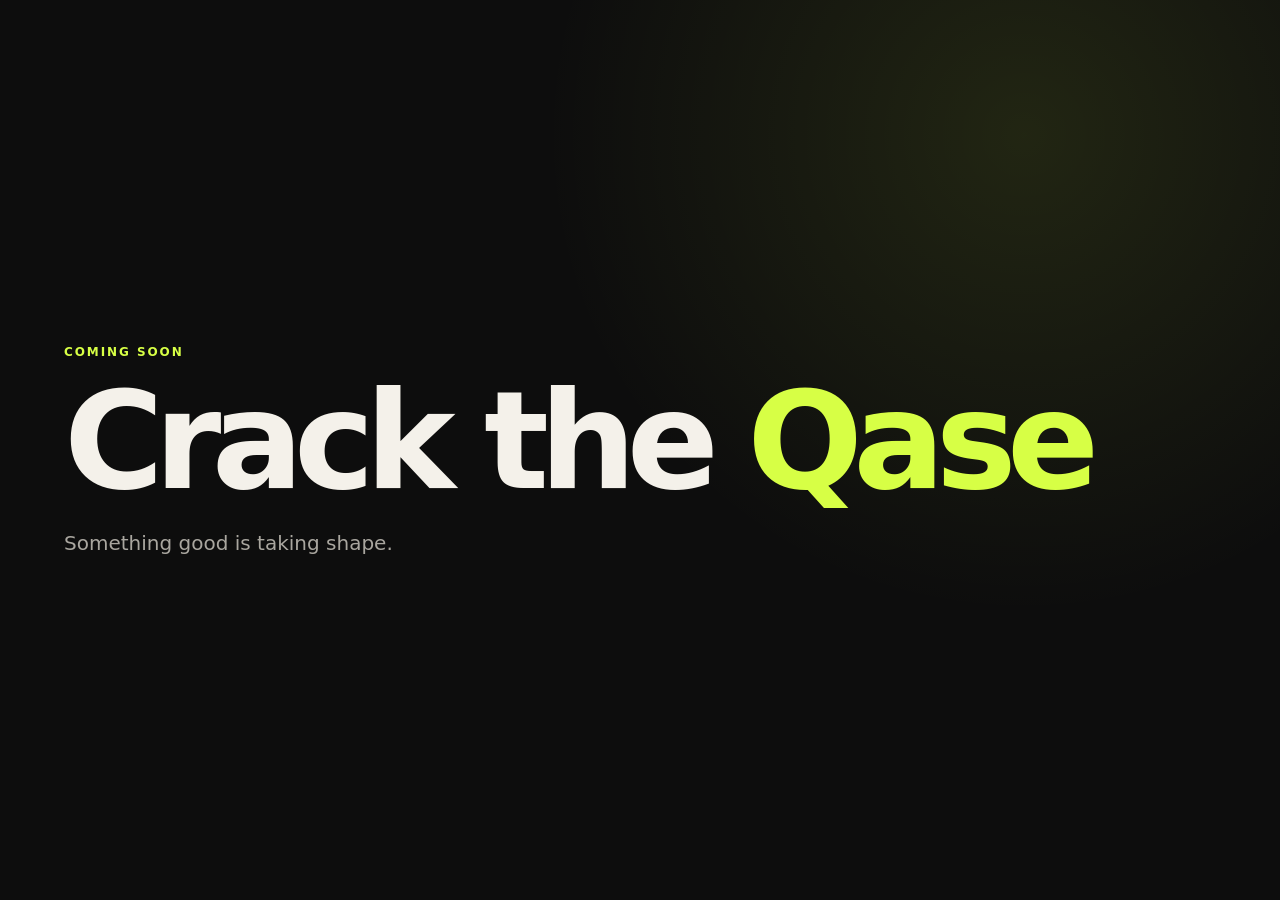
==== index.html @ d8bad69f "Set up static GitHub Pages site" ====
<!doctype html>
<html lang="en">
  <head>
    <meta charset="utf-8">
    <meta name="viewport" content="width=device-width, initial-scale=1">
    <meta name="description" content="Crack the Qase — coming soon.">
    <meta name="theme-color" content="#0d0d0d">

    <meta property="og:type" content="website">
    <meta property="og:title" content="Crack the Qase">
    <meta property="og:description" content="Something good is taking shape.">
    <meta property="og:url" content="https://crack-the-qase.io/">

    <link rel="canonical" href="https://crack-the-qase.io/">
    <link rel="stylesheet" href="/styles.css">

    <title>Crack the Qase</title>
  </head>
  <body>
    <main class="shell">
      <p class="eyebrow">Coming soon</p>
      <h1>Crack the <span>Qase</span></h1>
      <p class="intro">Something good is taking shape.</p>
    </main>
  </body>
</html>
---- styles.css ----
:root {
  color-scheme: dark;
  font-family: Inter, ui-sans-serif, system-ui, -apple-system, BlinkMacSystemFont, "Segoe UI", sans-serif;
  background: #0d0d0d;
  color: #f4f1ea;
  font-synthesis: none;
}

* {
  box-sizing: border-box;
}

body {
  min-width: 320px;
  min-height: 100vh;
  margin: 0;
  background:
    radial-gradient(circle at 80% 15%, rgb(215 255 69 / 10%), transparent 30rem),
    #0d0d0d;
}

.shell {
  display: flex;
  min-height: 100vh;
  width: min(100% - 3rem, 72rem);
  margin-inline: auto;
  flex-direction: column;
  align-items: flex-start;
  justify-content: center;
  padding-block: 4rem;
}

.eyebrow {
  margin: 0 0 1.5rem;
  color: #d7ff45;
  font-size: 0.75rem;
  font-weight: 700;
  letter-spacing: 0.16em;
  text-transform: uppercase;
}

h1 {
  max-width: 11ch;
  margin: 0;
  font-size: clamp(3.25rem, 11vw, 8.5rem);
  font-weight: 750;
  letter-spacing: -0.07em;
  line-height: 0.86;
}

h1 span {
  color: #d7ff45;
}

.intro {
  margin: 2rem 0 0;
  color: #a9a69f;
  font-size: clamp(1rem, 2vw, 1.25rem);
}

.home-link {
  margin-top: 2.25rem;
  color: #f4f1ea;
  font-weight: 650;
  text-underline-offset: 0.3em;
}

.home-link:hover,
.home-link:focus-visible {
  color: #d7ff45;
}

@media (prefers-reduced-motion: no-preference) {
  .shell > * {
    animation: arrive 600ms both;
  }

  .shell > :nth-child(2) {
    animation-delay: 80ms;
  }

  .shell > :nth-child(3) {
    animation-delay: 160ms;
  }

  .shell > :nth-child(4) {
    animation-delay: 240ms;
  }

  @keyframes arrive {
    from {
      opacity: 0;
      transform: translateY(0.75rem);
    }
  }
}
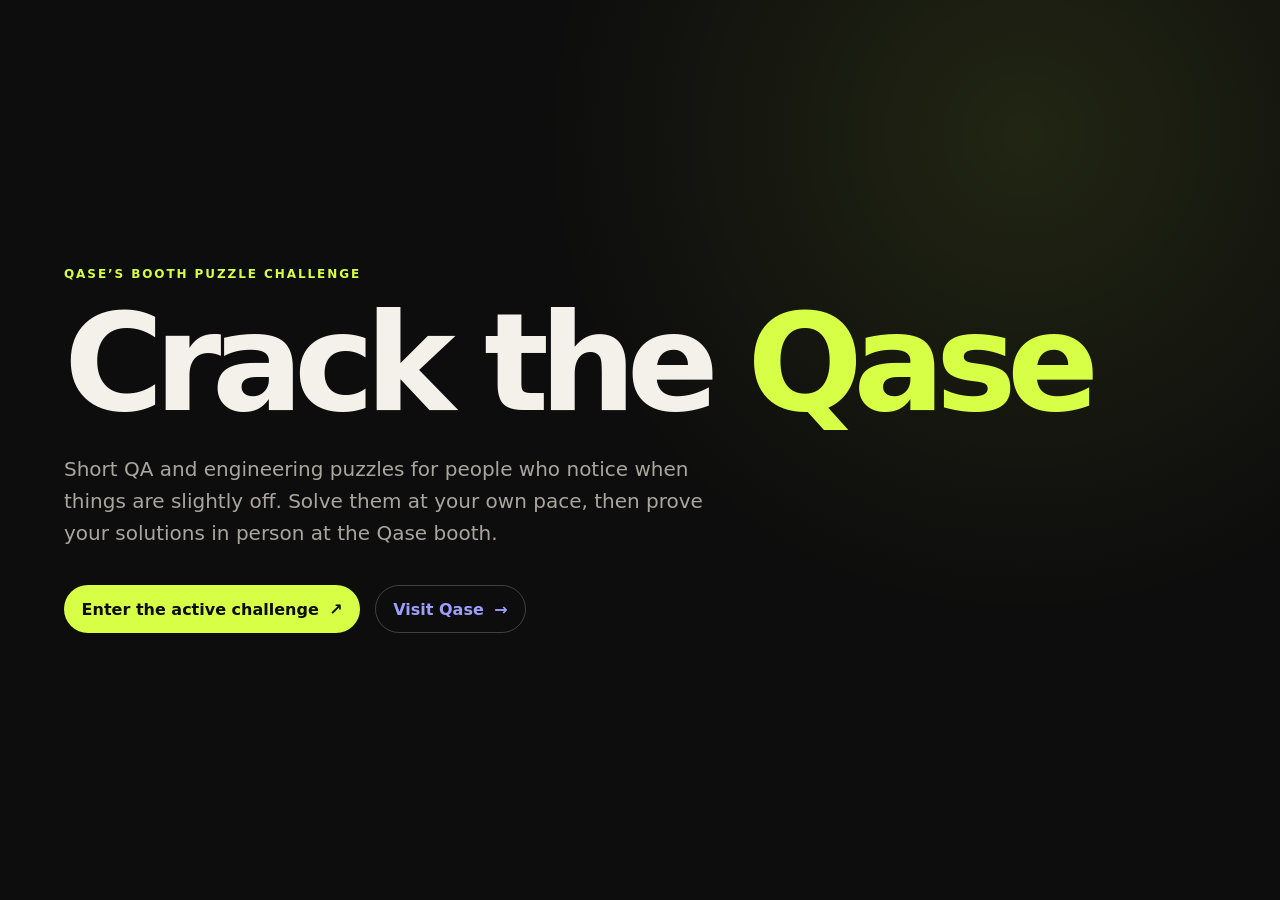
==== commit 257dc26a: "rewrite" ====
--- a/index.html
+++ b/index.html
@@ -3,12 +3,12 @@
   <head>
     <meta charset="utf-8">
     <meta name="viewport" content="width=device-width, initial-scale=1">
-    <meta name="description" content="Crack the Qase — coming soon.">
+    <meta name="description" content="Crack the Qase is Qase’s self-paced puzzle challenge for testers and engineers at event booths.">
     <meta name="theme-color" content="#0d0d0d">
 
     <meta property="og:type" content="website">
     <meta property="og:title" content="Crack the Qase">
-    <meta property="og:description" content="Something good is taking shape.">
+    <meta property="og:description" content="A self-paced puzzle challenge for testers and engineers at Qase event booths.">
     <meta property="og:url" content="https://crack-the-qase.io/">
 
     <link rel="canonical" href="https://crack-the-qase.io/">
@@ -18,9 +18,13 @@
   </head>
   <body>
     <main class="shell">
-      <p class="eyebrow">Coming soon</p>
+      <p class="eyebrow">Qase’s booth puzzle challenge</p>
       <h1>Crack the <span>Qase</span></h1>
-      <p class="intro">Something good is taking shape.</p>
+      <p class="intro">Short QA and engineering puzzles for people who notice when things are slightly off. Solve them at your own pace, then prove your solutions in person at the Qase booth.</p>
+      <div class="actions">
+        <a class="primary-link" href="/play/">Enter the active challenge <span aria-hidden="true">↗</span></a>
+        <a class="secondary-link" href="https://qase.io">Visit Qase <span aria-hidden="true">→</span></a>
+      </div>
     </main>
   </body>
 </html>
--- a/styles.css
+++ b/styles.css
@@ -53,9 +53,50 @@
 }
 
 .intro {
+  max-width: 42rem;
   margin: 2rem 0 0;
   color: #a9a69f;
   font-size: clamp(1rem, 2vw, 1.25rem);
+  line-height: 1.6;
+}
+
+.actions {
+  display: flex;
+  margin-top: 2.25rem;
+  flex-wrap: wrap;
+  gap: 0.9rem;
+}
+
+.primary-link,
+.secondary-link {
+  display: inline-flex;
+  min-height: 3rem;
+  padding: 0.75rem 1.1rem;
+  border-radius: 999px;
+  align-items: center;
+  gap: 0.65rem;
+  font-weight: 700;
+  text-decoration: none;
+}
+
+.primary-link {
+  background: #d7ff45;
+  color: #0d0d0d;
+}
+
+.secondary-link {
+  border: 1px solid rgb(244 241 234 / 22%);
+}
+
+.primary-link:hover,
+.primary-link:focus-visible {
+  background: #efffb3;
+}
+
+.secondary-link:hover,
+.secondary-link:focus-visible {
+  border-color: #d7ff45;
+  color: #d7ff45;
 }
 
 .home-link {
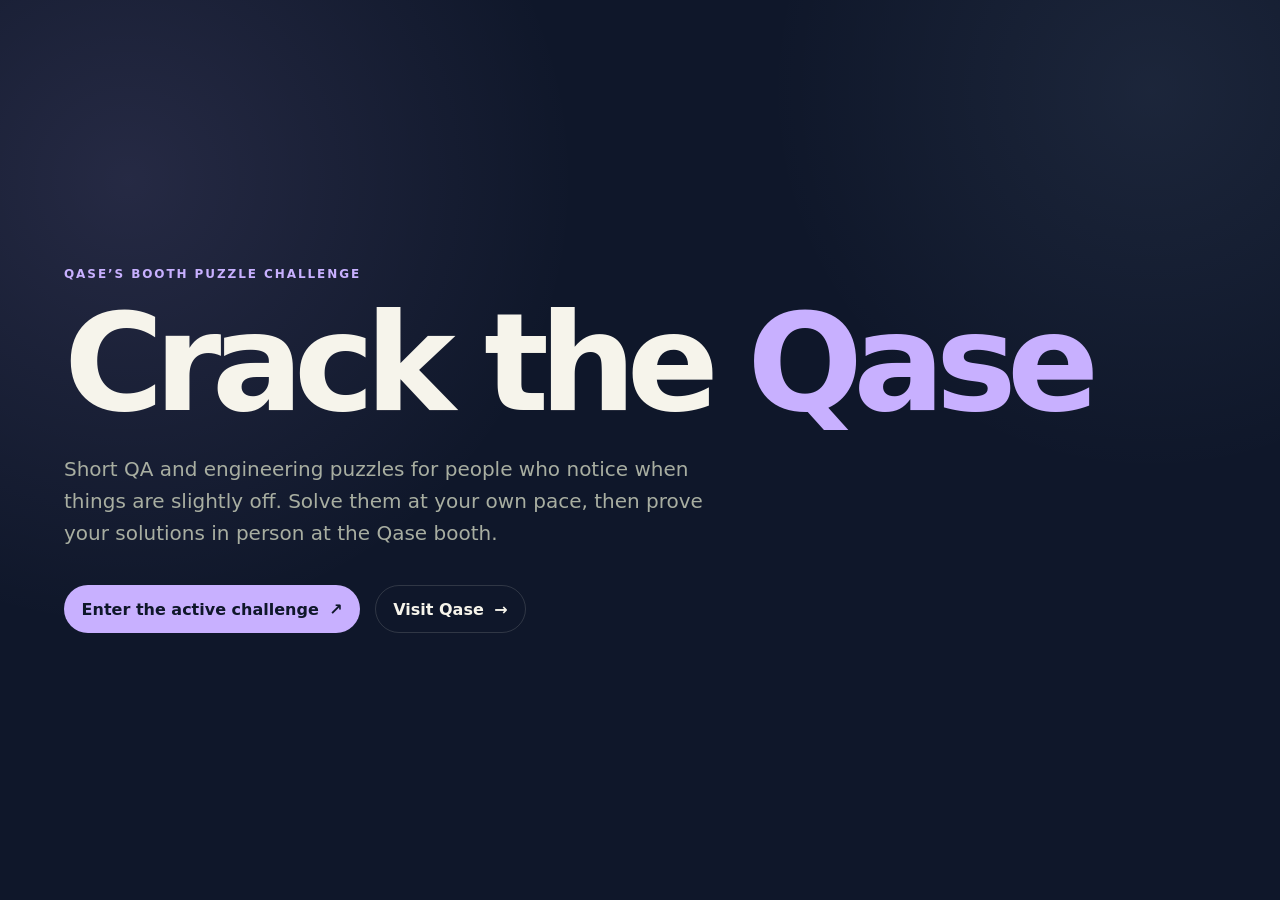
==== commit 8bffefd3: "Align homepage palette with the Qase brand tokens used on /play/ The landing and 404 pages used a li" ====
--- a/index.html
+++ b/index.html
@@ -4,7 +4,7 @@
     <meta charset="utf-8">
     <meta name="viewport" content="width=device-width, initial-scale=1">
     <meta name="description" content="Crack the Qase is Qase’s self-paced puzzle challenge for testers and engineers at event booths.">
-    <meta name="theme-color" content="#0d0d0d">
+    <meta name="theme-color" content="#0f172a">
 
     <meta property="og:type" content="website">
     <meta property="og:title" content="Crack the Qase">
--- a/styles.css
+++ b/styles.css
@@ -1,9 +1,17 @@
 :root {
   color-scheme: dark;
   font-family: Inter, ui-sans-serif, system-ui, -apple-system, BlinkMacSystemFont, "Segoe UI", sans-serif;
-  background: #0d0d0d;
-  color: #f4f1ea;
+  background: #0f172a;
+  color: #f6f4eb;
   font-synthesis: none;
+  --accent: #c8b0ff;
+  --accent-secondary: #b5d2ff;
+  --brand-purple: #4f46dc;
+  --brand-deep: #1a1636;
+  --ink: #0f172a;
+  --paper: #f6f4eb;
+  --muted: #a8aea1;
+  --line: rgb(246 244 235 / 14%);
 }
 
 * {
@@ -15,8 +23,9 @@
   min-height: 100vh;
   margin: 0;
   background:
-    radial-gradient(circle at 80% 15%, rgb(215 255 69 / 10%), transparent 30rem),
-    #0d0d0d;
+    radial-gradient(circle at 10% 20%, rgb(200 176 255 / 12%), transparent 28rem),
+    radial-gradient(circle at 90% 10%, rgb(181 210 255 / 8%), transparent 24rem),
+    var(--ink);
 }
 
 .shell {
@@ -32,7 +41,7 @@
 
 .eyebrow {
   margin: 0 0 1.5rem;
-  color: #d7ff45;
+  color: var(--accent);
   font-size: 0.75rem;
   font-weight: 700;
   letter-spacing: 0.16em;
@@ -49,13 +58,13 @@
 }
 
 h1 span {
-  color: #d7ff45;
+  color: var(--accent);
 }
 
 .intro {
   max-width: 42rem;
   margin: 2rem 0 0;
-  color: #a9a69f;
+  color: var(--muted);
   font-size: clamp(1rem, 2vw, 1.25rem);
   line-height: 1.6;
 }
@@ -77,38 +86,48 @@
   gap: 0.65rem;
   font-weight: 700;
   text-decoration: none;
+  transition: background-color 160ms ease, color 160ms ease, border-color 160ms ease;
 }
 
 .primary-link {
-  background: #d7ff45;
-  color: #0d0d0d;
+  background: var(--accent);
+  color: var(--ink);
 }
 
 .secondary-link {
-  border: 1px solid rgb(244 241 234 / 22%);
+  border: 1px solid var(--line);
+  color: var(--paper);
 }
 
 .primary-link:hover,
 .primary-link:focus-visible {
-  background: #efffb3;
+  background: var(--brand-purple);
+  color: var(--paper);
 }
 
 .secondary-link:hover,
 .secondary-link:focus-visible {
-  border-color: #d7ff45;
-  color: #d7ff45;
+  border-color: var(--accent);
+  color: var(--accent);
+}
+
+.primary-link:focus-visible,
+.secondary-link:focus-visible,
+.home-link:focus-visible {
+  outline: 3px solid var(--accent-secondary);
+  outline-offset: 3px;
 }
 
 .home-link {
   margin-top: 2.25rem;
-  color: #f4f1ea;
+  color: var(--paper);
   font-weight: 650;
   text-underline-offset: 0.3em;
 }
 
 .home-link:hover,
 .home-link:focus-visible {
-  color: #d7ff45;
+  color: var(--accent);
 }
 
 @media (prefers-reduced-motion: no-preference) {
